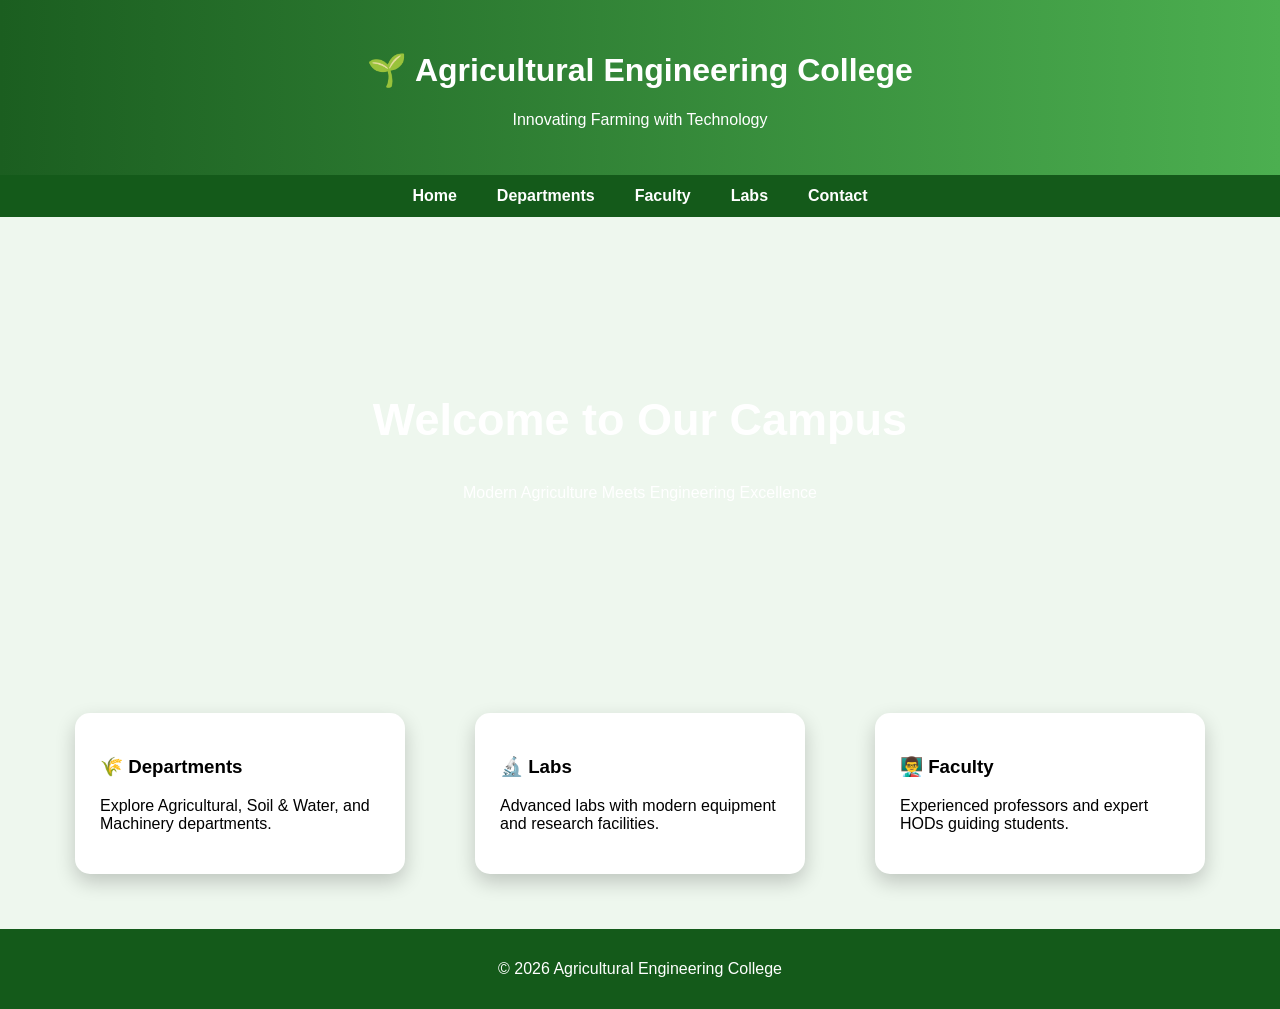
==== index.html @ dd49236b "Add files via upload" ====
<!DOCTYPE html>
<html>
<head>
    <title>Agricultural Engineering College</title>
    <link rel="stylesheet" href="style.css">
<link rel="stylesheet" href="style.css">
</head>

<body>

<header>
    <h1>🌱 Agricultural Engineering College</h1>
    <p>Innovating Farming with Technology</p>
</header>

<nav>
    <a href="#">Home</a>
<a href="departments.html">Departments</a>    <a href="faculty.html">Faculty</a><a href="labs.html">Labs</a><a href="#">Contact</a>
</nav>

<section class="hero">
    <h2>Welcome to Our Campus</h2>
    <p>Modern Agriculture Meets Engineering Excellence</p>
</section>

<section class="cards">
    <div class="card">
        <h3>🌾 Departments</h3>
        <p>Explore Agricultural, Soil & Water, and Machinery departments.</p>
    </div>

    <div class="card">
        <h3>🔬 Labs</h3>
        <p>Advanced labs with modern equipment and research facilities.</p>
    </div>

    <div class="card">
        <h3>👨‍🏫 Faculty</h3>
        <p>Experienced professors and expert HODs guiding students.</p>
    </div>
</section>

<footer>
    <p>© 2026 Agricultural Engineering College</p>
</footer>

</body>
</html>
---- style.css ----
body {
    margin: 0;
    font-family: 'Segoe UI', sans-serif;
    background: #eef7ee;
}

/* Header */
header {
    background: linear-gradient(to right, #1b5e20, #4caf50);
    color: white;
    text-align: center;
    padding: 30px;
}

/* Navbar */
nav {
    background: #145a1a;
    display: flex;
    justify-content: center;
    flex-wrap: wrap;
}

nav a {
    color: white;
    padding: 12px 20px;
    text-decoration: none;
    font-weight: bold;
}

nav a:hover {
    background: #2e7d32;
    border-radius: 5px;
}

/* Hero */
.hero {
    background: url('https://images.unsplash.com/photo-1492496913980-501348b61469');
    background-size: cover;
    background-position: center;
    color: white;
    text-align: center;
    padding: 140px 20px;
}

.hero h2 {
    font-size: 45px;
}

/* Cards */
.cards {
    display: flex;
    justify-content: space-around;
    flex-wrap: wrap;
    padding: 40px;
}

.card {
    background: white;
    padding: 25px;
    margin: 15px;
    width: 280px;
    border-radius: 15px;
    box-shadow: 0 8px 20px rgba(0,0,0,0.2);
    transition: 0.3s;
}

.card:hover {
    transform: scale(1.05);
}

/* Footer */
footer {
    background: #145a1a;
    color: white;
    text-align: center;
    padding: 15px;
}

/* MOBILE */
@media (max-width: 768px) {
    .hero h2 {
        font-size: 28px;
    }

    .cards {
        flex-direction: column;
        align-items: center;
    }
}
/* LABS SECTION */
.lab-block {
    padding: 60px 20px;
    color: white;
}

.lab-block h2 {
    text-align: center;
    margin-bottom: 30px;
}

/* Unique Backgrounds */
.swce {
    background: url('https://images.unsplash.com/photo-1500382017468-9049fed747ef');
    background-size: cover;
}

.reen {
    background: url('https://images.unsplash.com/photo-1509395176047-4a66953fd231');
    background-size: cover;
}

.iden {
    background: url('https://images.unsplash.com/photo-1508873699372-7aeab60b44ab');
    background-size: cover;
}

.fmpe {
    background: url('https://images.unsplash.com/photo-1598514982621-1c0fdbb3c49c');
    background-size: cover;
}

.pfen {
    background: url('https://images.unsplash.com/photo-1516684669134-de6f7c473a2a');
    background-size: cover;
}

/* Dark overlay for readability */
.lab-block::before {
    content: "";
    position: absolute;
    background: rgba(0,0,0,0.6);
    top: 0;
    left: 0;
    right: 0;
    bottom: 0;
}

.lab-block {
    position: relative;
}

.lab-block * {
    position: relative;
    z-index: 1;
}
---- style.css ----
body {
    margin: 0;
    font-family: 'Segoe UI', sans-serif;
    background: #eef7ee;
}

/* Header */
header {
    background: linear-gradient(to right, #1b5e20, #4caf50);
    color: white;
    text-align: center;
    padding: 30px;
}

/* Navbar */
nav {
    background: #145a1a;
    display: flex;
    justify-content: center;
    flex-wrap: wrap;
}

nav a {
    color: white;
    padding: 12px 20px;
    text-decoration: none;
    font-weight: bold;
}

nav a:hover {
    background: #2e7d32;
    border-radius: 5px;
}

/* Hero */
.hero {
    background: url('https://images.unsplash.com/photo-1492496913980-501348b61469');
    background-size: cover;
    background-position: center;
    color: white;
    text-align: center;
    padding: 140px 20px;
}

.hero h2 {
    font-size: 45px;
}

/* Cards */
.cards {
    display: flex;
    justify-content: space-around;
    flex-wrap: wrap;
    padding: 40px;
}

.card {
    background: white;
    padding: 25px;
    margin: 15px;
    width: 280px;
    border-radius: 15px;
    box-shadow: 0 8px 20px rgba(0,0,0,0.2);
    transition: 0.3s;
}

.card:hover {
    transform: scale(1.05);
}

/* Footer */
footer {
    background: #145a1a;
    color: white;
    text-align: center;
    padding: 15px;
}

/* MOBILE */
@media (max-width: 768px) {
    .hero h2 {
        font-size: 28px;
    }

    .cards {
        flex-direction: column;
        align-items: center;
    }
}
/* LABS SECTION */
.lab-block {
    padding: 60px 20px;
    color: white;
}

.lab-block h2 {
    text-align: center;
    margin-bottom: 30px;
}

/* Unique Backgrounds */
.swce {
    background: url('https://images.unsplash.com/photo-1500382017468-9049fed747ef');
    background-size: cover;
}

.reen {
    background: url('https://images.unsplash.com/photo-1509395176047-4a66953fd231');
    background-size: cover;
}

.iden {
    background: url('https://images.unsplash.com/photo-1508873699372-7aeab60b44ab');
    background-size: cover;
}

.fmpe {
    background: url('https://images.unsplash.com/photo-1598514982621-1c0fdbb3c49c');
    background-size: cover;
}

.pfen {
    background: url('https://images.unsplash.com/photo-1516684669134-de6f7c473a2a');
    background-size: cover;
}

/* Dark overlay for readability */
.lab-block::before {
    content: "";
    position: absolute;
    background: rgba(0,0,0,0.6);
    top: 0;
    left: 0;
    right: 0;
    bottom: 0;
}

.lab-block {
    position: relative;
}

.lab-block * {
    position: relative;
    z-index: 1;
}
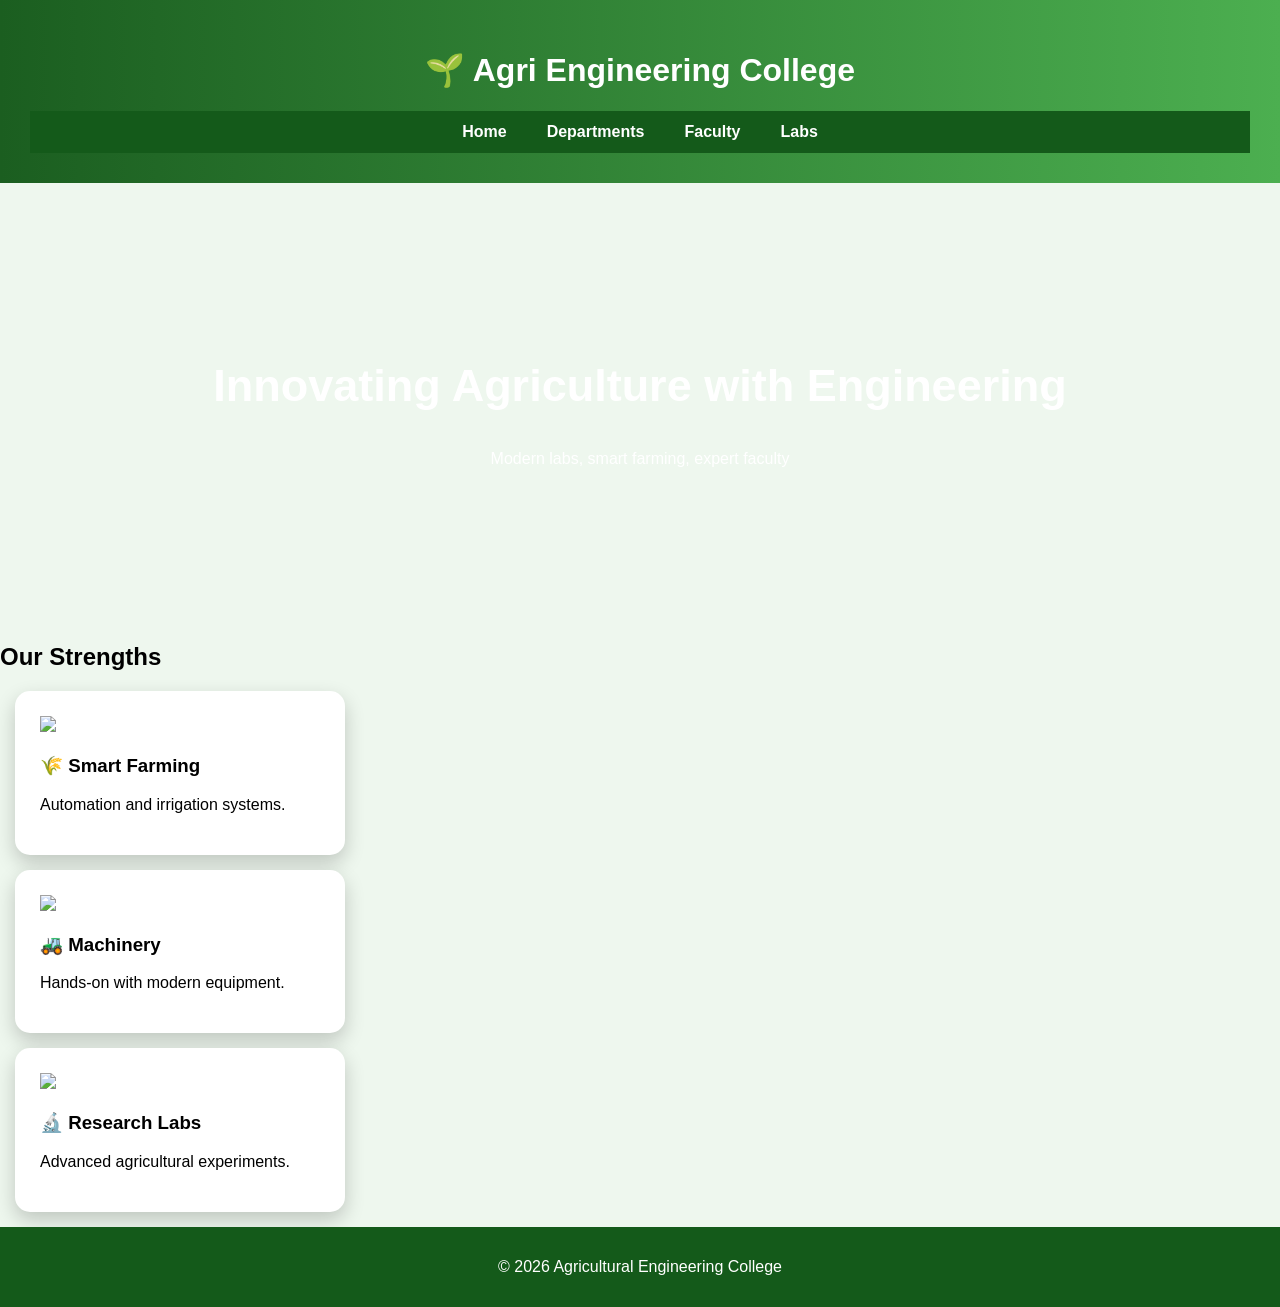
==== commit 3f3d733f: "Update index.html" ====
--- a/index.html
+++ b/index.html
@@ -1,48 +1,59 @@
 <!DOCTYPE html>
 <html>
 <head>
-    <title>Agricultural Engineering College</title>
-    <link rel="stylesheet" href="style.css">
-<link rel="stylesheet" href="style.css">
+  <title>Agricultural Engineering College</title>
+  <link rel="stylesheet" href="style.css">
 </head>
 
 <body>
 
-<header>
-    <h1>🌱 Agricultural Engineering College</h1>
-    <p>Innovating Farming with Technology</p>
+<header class="navbar">
+  <h1>🌱 Agri Engineering College</h1>
+  <nav>
+    <a href="index.html">Home</a>
+    <a href="departments.html">Departments</a>
+    <a href="faculty.html">Faculty</a>
+    <a href="labs.html">Labs</a>
+  </nav>
 </header>
 
-<nav>
-    <a href="#">Home</a>
-<a href="departments.html">Departments</a>    <a href="faculty.html">Faculty</a><a href="labs.html">Labs</a><a href="#">Contact</a>
-</nav>
-
 <section class="hero">
-    <h2>Welcome to Our Campus</h2>
-    <p>Modern Agriculture Meets Engineering Excellence</p>
+  <div class="overlay"></div>
+  <div class="hero-content">
+    <h2>Innovating Agriculture with Engineering</h2>
+    <p>Modern labs, smart farming, expert faculty</p>
+  </div>
 </section>
 
-<section class="cards">
+<section class="section">
+  <h2 class="section-title">Our Strengths</h2>
+
+  <div class="grid">
+
     <div class="card">
-        <h3>🌾 Departments</h3>
-        <p>Explore Agricultural, Soil & Water, and Machinery departments.</p>
+      <img src="https://images.unsplash.com/photo-1501004318641-b39e6451bec6">
+      <h3>🌾 Smart Farming</h3>
+      <p>Automation and irrigation systems.</p>
     </div>
 
     <div class="card">
-        <h3>🔬 Labs</h3>
-        <p>Advanced labs with modern equipment and research facilities.</p>
+      <img src="https://images.unsplash.com/photo-1598514982541-2d7a4c7b61c5">
+      <h3>🚜 Machinery</h3>
+      <p>Hands-on with modern equipment.</p>
     </div>
 
     <div class="card">
-        <h3>👨‍🏫 Faculty</h3>
-        <p>Experienced professors and expert HODs guiding students.</p>
+      <img src="https://images.unsplash.com/photo-1581091215367-59ab6b8c2d4d">
+      <h3>🔬 Research Labs</h3>
+      <p>Advanced agricultural experiments.</p>
     </div>
+
+  </div>
 </section>
 
 <footer>
-    <p>© 2026 Agricultural Engineering College</p>
+  <p>© 2026 Agricultural Engineering College</p>
 </footer>
 
 </body>
-</html>+</html>
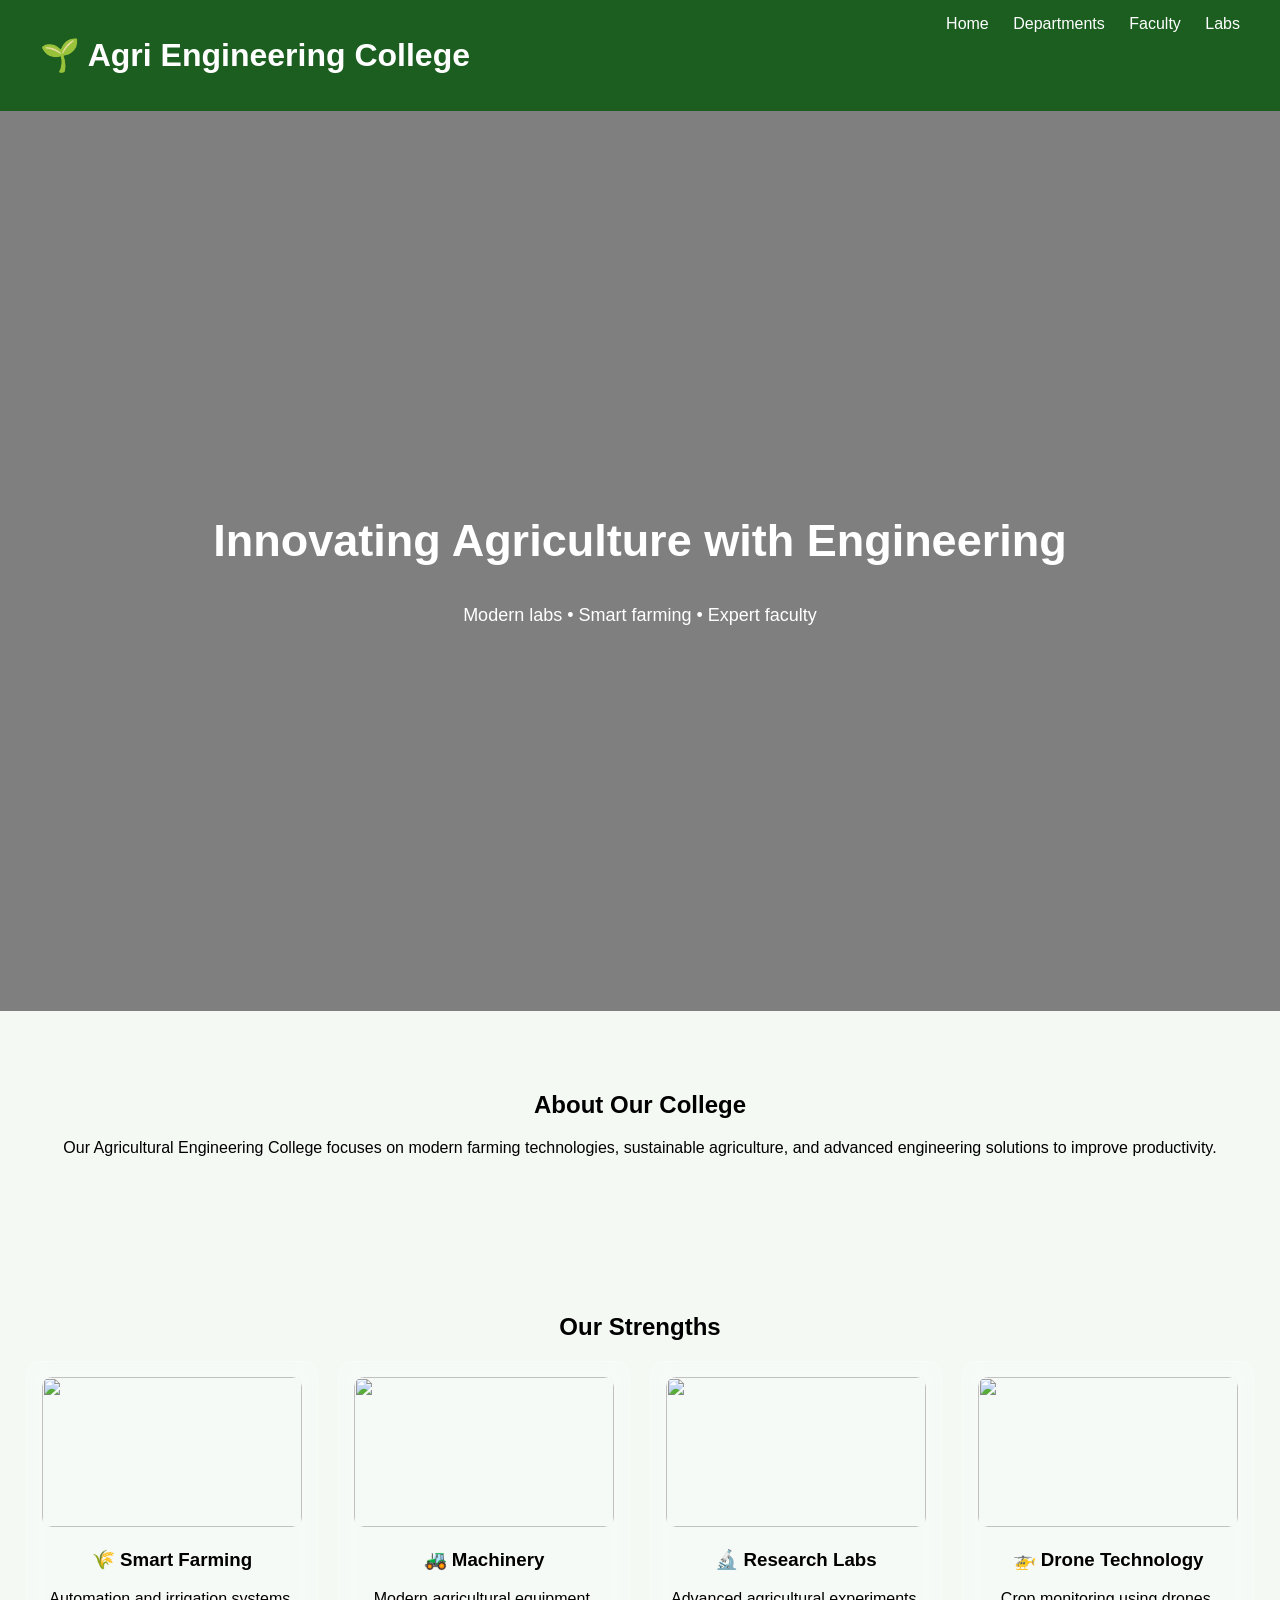
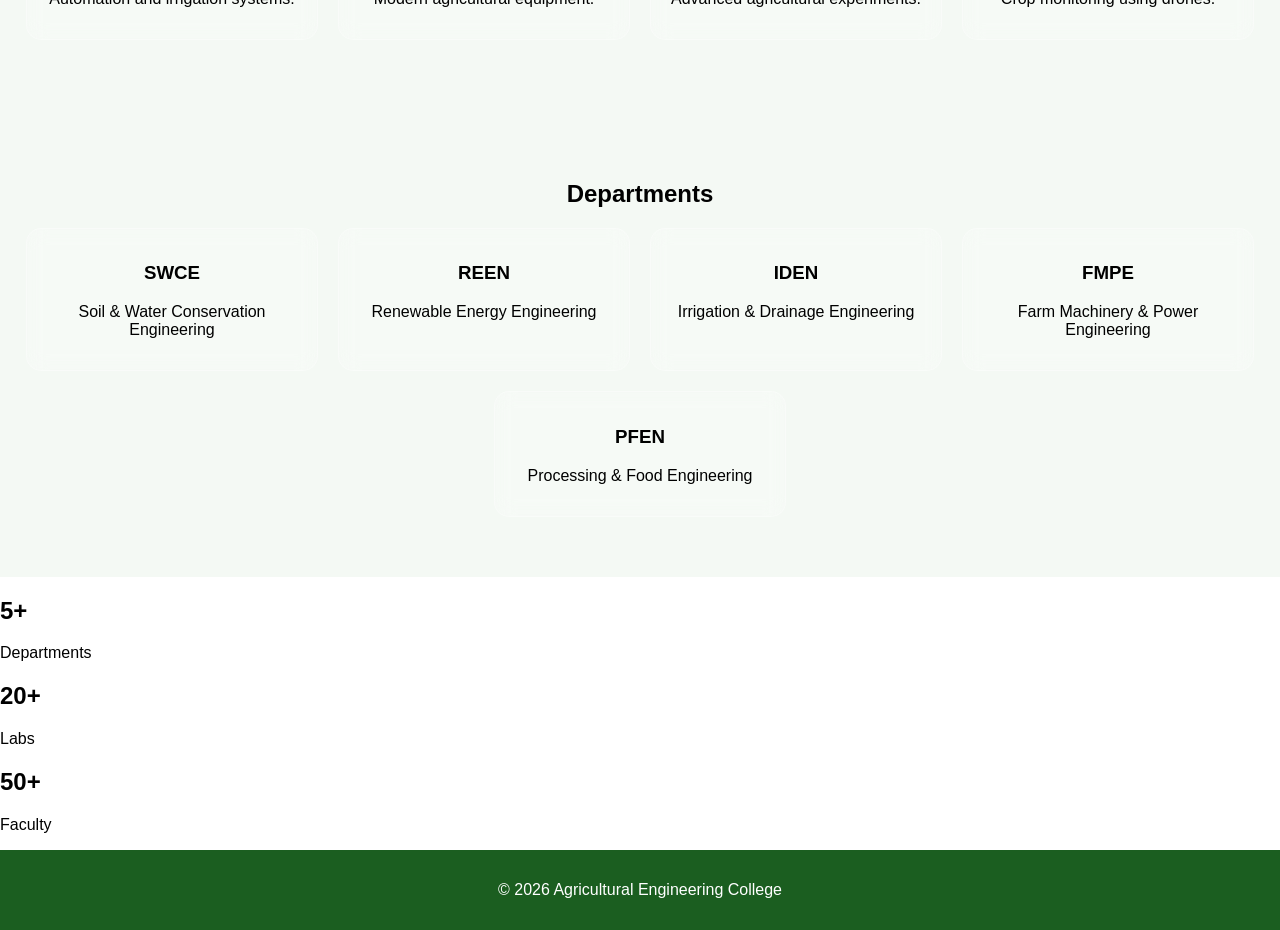
==== commit 816bb0dd: "Update index.html" ====
--- a/index.html
+++ b/index.html
@@ -1,3 +1,4 @@
+
 <!DOCTYPE html>
 <html>
 <head>
@@ -7,26 +8,38 @@
 
 <body>
 
+<!-- NAVBAR -->
 <header class="navbar">
   <h1>🌱 Agri Engineering College</h1>
   <nav>
-    <a href="index.html">Home</a>
+    <a href="#">Home</a>
     <a href="departments.html">Departments</a>
     <a href="faculty.html">Faculty</a>
     <a href="labs.html">Labs</a>
   </nav>
 </header>
 
+<!-- HERO -->
 <section class="hero">
   <div class="overlay"></div>
   <div class="hero-content">
     <h2>Innovating Agriculture with Engineering</h2>
-    <p>Modern labs, smart farming, expert faculty</p>
+    <p>Modern labs • Smart farming • Expert faculty</p>
   </div>
 </section>
 
+<!-- ABOUT -->
 <section class="section">
-  <h2 class="section-title">Our Strengths</h2>
+  <h2>About Our College</h2>
+  <p>
+    Our Agricultural Engineering College focuses on modern farming technologies,
+    sustainable agriculture, and advanced engineering solutions to improve productivity.
+  </p>
+</section>
+
+<!-- FEATURES -->
+<section class="section">
+  <h2>Our Strengths</h2>
 
   <div class="grid">
 
@@ -39,7 +52,7 @@
     <div class="card">
       <img src="https://images.unsplash.com/photo-1598514982541-2d7a4c7b61c5">
       <h3>🚜 Machinery</h3>
-      <p>Hands-on with modern equipment.</p>
+      <p>Modern agricultural equipment.</p>
     </div>
 
     <div class="card">
@@ -48,9 +61,66 @@
       <p>Advanced agricultural experiments.</p>
     </div>
 
+    <div class="card">
+      <img src="https://images.unsplash.com/photo-1570129477492-45c003edd2be">
+      <h3>🚁 Drone Technology</h3>
+      <p>Crop monitoring using drones.</p>
+    </div>
+
   </div>
 </section>
 
+<!-- DEPARTMENTS PREVIEW -->
+<section class="section">
+  <h2>Departments</h2>
+
+  <div class="grid">
+
+    <div class="card">
+      <h3>SWCE</h3>
+      <p>Soil & Water Conservation Engineering</p>
+    </div>
+
+    <div class="card">
+      <h3>REEN</h3>
+      <p>Renewable Energy Engineering</p>
+    </div>
+
+    <div class="card">
+      <h3>IDEN</h3>
+      <p>Irrigation & Drainage Engineering</p>
+    </div>
+
+    <div class="card">
+      <h3>FMPE</h3>
+      <p>Farm Machinery & Power Engineering</p>
+    </div>
+
+    <div class="card">
+      <h3>PFEN</h3>
+      <p>Processing & Food Engineering</p>
+    </div>
+
+  </div>
+</section>
+
+<!-- STATS -->
+<section class="stats">
+  <div>
+    <h2>5+</h2>
+    <p>Departments</p>
+  </div>
+  <div>
+    <h2>20+</h2>
+    <p>Labs</p>
+  </div>
+  <div>
+    <h2>50+</h2>
+    <p>Faculty</p>
+  </div>
+</section>
+
+<!-- FOOTER -->
 <footer>
   <p>© 2026 Agricultural Engineering College</p>
 </footer>
--- a/style.css
+++ b/style.css
@@ -1,145 +1,119 @@
+
+
+/* RESET */
 body {
-    margin: 0;
-    font-family: 'Segoe UI', sans-serif;
-    background: #eef7ee;
+  margin: 0;
+  font-family: 'Poppins', sans-serif;
 }
 
-/* Header */
-header {
-    background: linear-gradient(to right, #1b5e20, #4caf50);
-    color: white;
-    text-align: center;
-    padding: 30px;
+/* NAVBAR */
+.navbar {
+  display: flex;
+  justify-content: space-between;
+  padding: 15px 40px;
+  background: #1b5e20;
+  color: white;
 }
 
-/* Navbar */
-nav {
-    background: #145a1a;
-    display: flex;
-    justify-content: center;
-    flex-wrap: wrap;
+.navbar a {
+  color: white;
+  margin-left: 20px;
+  text-decoration: none;
 }
 
-nav a {
-    color: white;
-    padding: 12px 20px;
-    text-decoration: none;
-    font-weight: bold;
+/* HERO SECTION */
+.hero {
+  height: 100vh;
+  background: url('https://images.unsplash.com/photo-1501004318641-b39e6451bec6') no-repeat center/cover;
+  display: flex;
+  align-items: center;
+  justify-content: center;
+  position: relative;
 }
 
-nav a:hover {
-    background: #2e7d32;
-    border-radius: 5px;
+/* OVERLAY */
+.overlay {
+  position: absolute;
+  top: 0;
+  left: 0;
+  right: 0;
+  height: 100vh;
+  background: rgba(0,0,0,0.5);
 }
 
-/* Hero */
-.hero {
-    background: url('https://images.unsplash.com/photo-1492496913980-501348b61469');
-    background-size: cover;
-    background-position: center;
-    color: white;
-    text-align: center;
-    padding: 140px 20px;
+/* HERO TEXT */
+.hero-content {
+  position: relative;
+  color: white;
+  text-align: center;
+  z-index: 1;
 }
 
-.hero h2 {
-    font-size: 45px;
+.hero-content h2 {
+  font-size: 45px;
 }
 
-/* Cards */
-.cards {
-    display: flex;
-    justify-content: space-around;
-    flex-wrap: wrap;
-    padding: 40px;
+.hero-content p {
+  font-size: 18px;
 }
 
-.card {
-    background: white;
-    padding: 25px;
-    margin: 15px;
-    width: 280px;
-    border-radius: 15px;
-    box-shadow: 0 8px 20px rgba(0,0,0,0.2);
-    transition: 0.3s;
+/* SECTION */
+.section {
+  background: #f4f9f4;
+  padding: 60px 20px;
+  text-align: center;
 }
 
-.card:hover {
-    transform: scale(1.05);
+/* GRID */
+.grid {
+  display: flex;
+  flex-wrap: wrap;
+  justify-content: center;
+  gap: 20px;
 }
 
-/* Footer */
-footer {
-    background: #145a1a;
-    color: white;
-    text-align: center;
-    padding: 15px;
+/* PREMIUM CARD (GLASS EFFECT) */
+.card {
+  background: rgba(255, 255, 255, 0.2);
+  backdrop-filter: blur(10px);
+  width: 260px;
+  padding: 15px;
+  border-radius: 15px;
+  transition: 0.4s;
+  border: 1px solid rgba(255,255,255,0.3);
+  animation: fadeUp 0.8s ease;
 }
 
-/* MOBILE */
-@media (max-width: 768px) {
-    .hero h2 {
-        font-size: 28px;
-    }
-
-    .cards {
-        flex-direction: column;
-        align-items: center;
-    }
-}
-/* LABS SECTION */
-.lab-block {
-    padding: 60px 20px;
-    color: white;
+/* CARD IMAGE */
+.card img {
+  width: 100%;
+  height: 150px;
+  object-fit: cover;
+  border-radius: 10px;
 }
 
-.lab-block h2 {
-    text-align: center;
-    margin-bottom: 30px;
+/* HOVER EFFECT */
+.card:hover {
+  transform: translateY(-10px) scale(1.05);
+  box-shadow: 0 15px 30px rgba(0,0,0,0.2);
 }
 
-/* Unique Backgrounds */
-.swce {
-    background: url('https://images.unsplash.com/photo-1500382017468-9049fed747ef');
-    background-size: cover;
+/* ANIMATION */
+@keyframes fadeUp {
+  from {
+    opacity: 0;
+    transform: translateY(30px);
+  }
+  to {
+    opacity: 1;
+    transform: translateY(0);
+  }
 }
 
-.reen {
-    background: url('https://images.unsplash.com/photo-1509395176047-4a66953fd231');
-    background-size: cover;
+/* FOOTER */
+footer {
+  background: #1b5e20;
+  color: white;
+  text-align: center;
+  padding: 15px;
 }
-
-.iden {
-    background: url('https://images.unsplash.com/photo-1508873699372-7aeab60b44ab');
-    background-size: cover;
-}
-
-.fmpe {
-    background: url('https://images.unsplash.com/photo-1598514982621-1c0fdbb3c49c');
-    background-size: cover;
-}
-
-.pfen {
-    background: url('https://images.unsplash.com/photo-1516684669134-de6f7c473a2a');
-    background-size: cover;
-}
-
-/* Dark overlay for readability */
-.lab-block::before {
-    content: "";
-    position: absolute;
-    background: rgba(0,0,0,0.6);
-    top: 0;
-    left: 0;
-    right: 0;
-    bottom: 0;
-}
-
-.lab-block {
-    position: relative;
-}
-
-.lab-block * {
-    position: relative;
-    z-index: 1;
-}
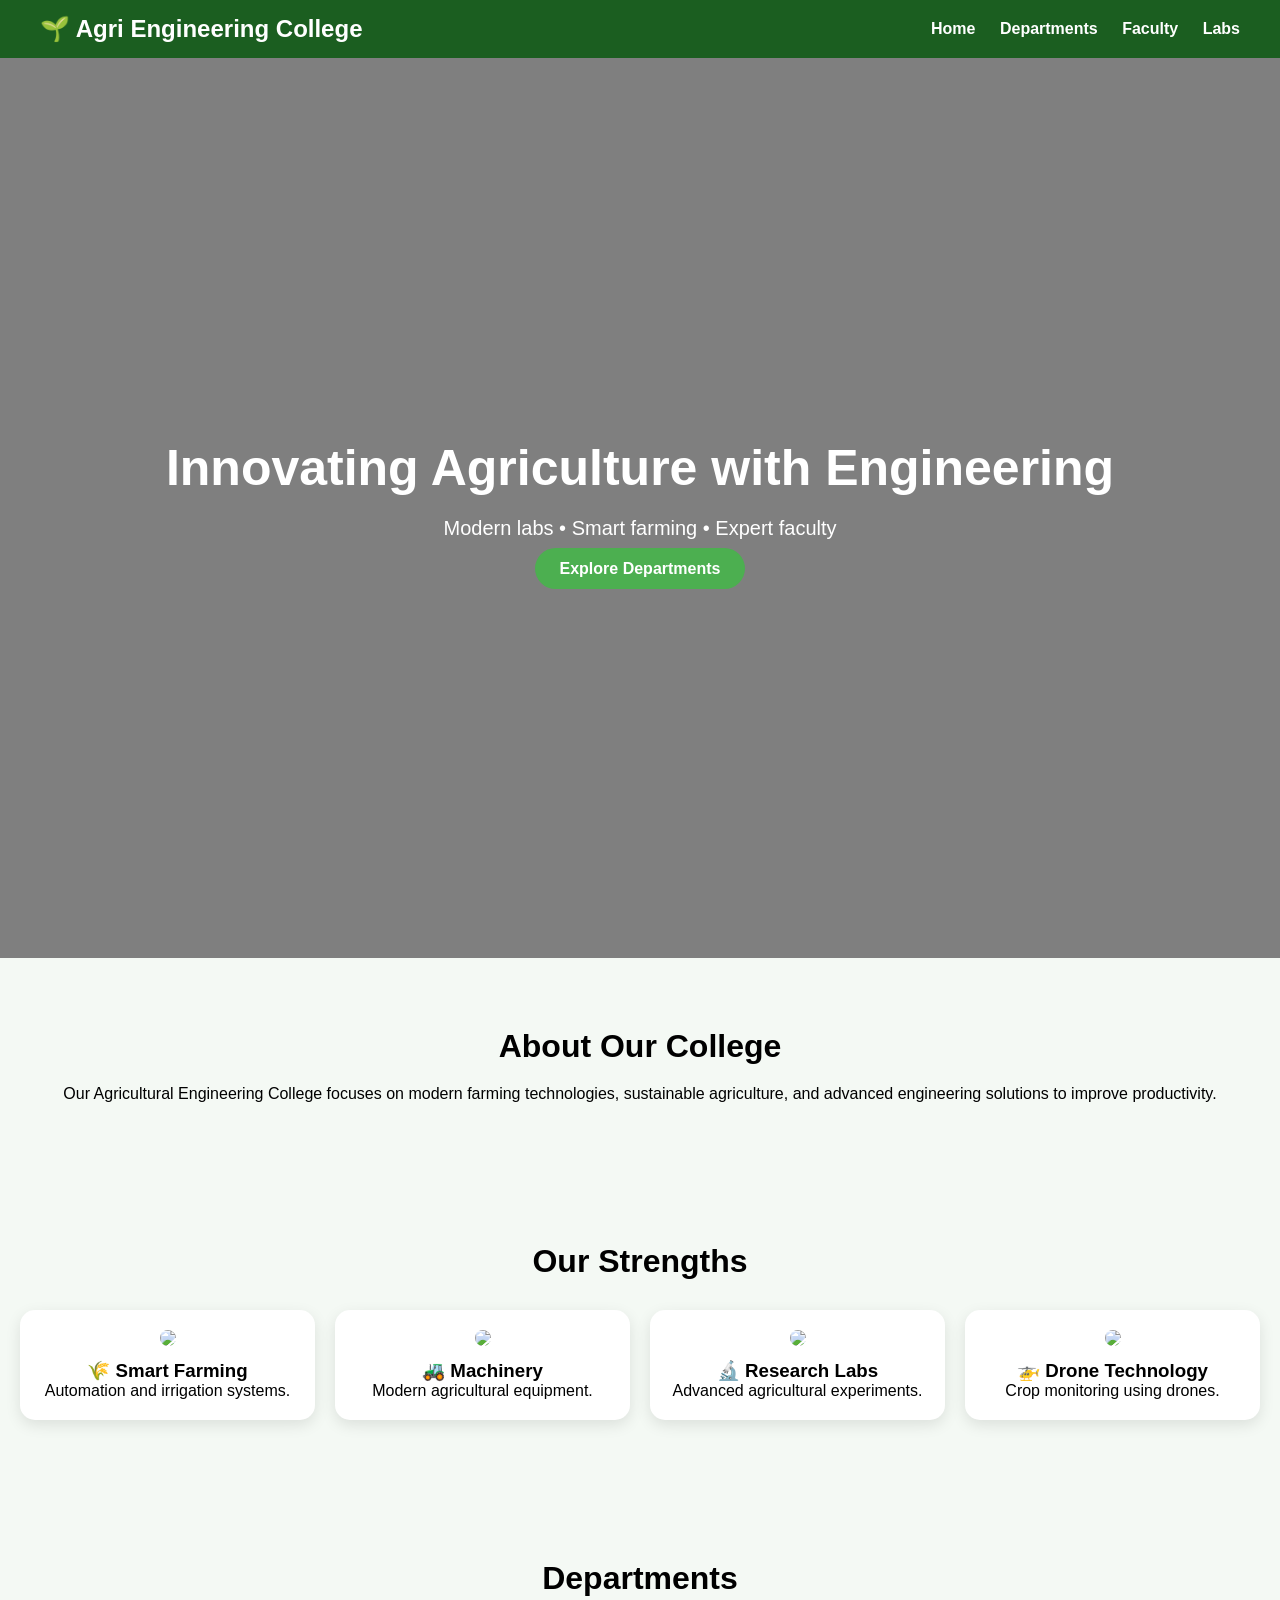
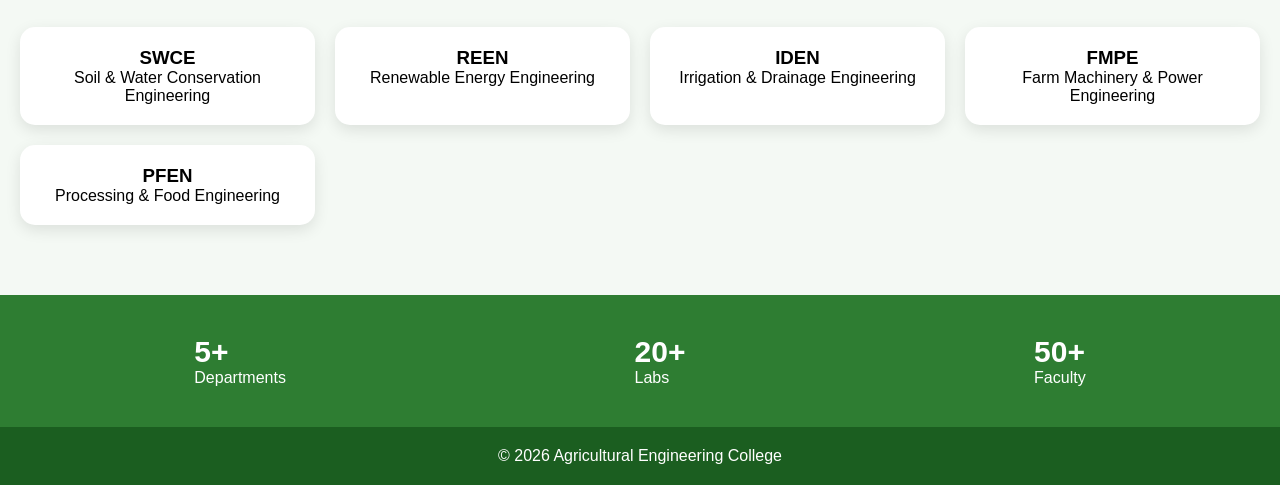
==== commit 6711fca3: "Update index.html" ====
--- a/index.html
+++ b/index.html
@@ -25,6 +25,7 @@
   <div class="hero-content">
     <h2>Innovating Agriculture with Engineering</h2>
     <p>Modern labs • Smart farming • Expert faculty</p>
+    <a href="departments.html">Explore Departments</a>
   </div>
 </section>
 
--- a/style.css
+++ b/style.css
@@ -1,44 +1,56 @@
 
 
 /* RESET */
-body {
+* {
   margin: 0;
-  font-family: 'Poppins', sans-serif;
+  padding: 0;
+  box-sizing: border-box;
+  font-family: 'Segoe UI', sans-serif;
 }
 
 /* NAVBAR */
 .navbar {
   display: flex;
   justify-content: space-between;
-  padding: 15px 40px;
+  align-items: center;
   background: #1b5e20;
   color: white;
+  padding: 15px 40px;
 }
 
-.navbar a {
+.navbar h1 {
+  font-size: 24px;
+}
+
+.navbar nav a {
   color: white;
   margin-left: 20px;
   text-decoration: none;
+  font-weight: bold;
+}
+
+.navbar nav a:hover {
+  color: #a5d6a7;
 }
 
 /* HERO SECTION */
 .hero {
+  position: relative;
   height: 100vh;
-  background: url('https://images.unsplash.com/photo-1501004318641-b39e6451bec6') no-repeat center/cover;
+  background: url('https://images.unsplash.com/photo-1501004318641-b39e6451bec6') center/cover no-repeat;
   display: flex;
   align-items: center;
   justify-content: center;
-  position: relative;
 }
 
-/* OVERLAY */
+/* DARK OVERLAY */
 .overlay {
   position: absolute;
+  width: 100%;
+  height: 100%;
+  background: rgba(0,0,0,0.5);
   top: 0;
   left: 0;
-  right: 0;
-  height: 100vh;
-  background: rgba(0,0,0,0.5);
 }
 
 /* HERO TEXT */
@@ -46,74 +58,90 @@
   position: relative;
   color: white;
   text-align: center;
-  z-index: 1;
+  z-index: 2;
 }
 
 .hero-content h2 {
-  font-size: 45px;
+  font-size: 50px;
+  margin-bottom: 20px;
 }
 
 .hero-content p {
-  font-size: 18px;
+  font-size: 20px;
+  margin-bottom: 20px;
 }
 
-/* SECTION */
+/* BUTTON */
+.hero-content a {
+  background: #4caf50;
+  color: white;
+  padding: 12px 25px;
+  text-decoration: none;
+  border-radius: 25px;
+  font-weight: bold;
+}
+
+.hero-content a:hover {
+  background: #2e7d32;
+}
+
+/* SECTIONS */
 .section {
+  padding: 70px 20px;
+  text-align: center;
   background: #f4f9f4;
-  padding: 60px 20px;
-  text-align: center;
+}
+
+.section h2 {
+  margin-bottom: 20px;
+  font-size: 32px;
 }
 
 /* GRID */
 .grid {
-  display: flex;
-  flex-wrap: wrap;
-  justify-content: center;
+  display: grid;
+  grid-template-columns: repeat(auto-fit, minmax(250px, 1fr));
   gap: 20px;
+  margin-top: 30px;
 }
 
-/* PREMIUM CARD (GLASS EFFECT) */
+/* CARDS */
 .card {
-  background: rgba(255, 255, 255, 0.2);
-  backdrop-filter: blur(10px);
-  width: 260px;
-  padding: 15px;
+  background: white;
+  padding: 20px;
   border-radius: 15px;
-  transition: 0.4s;
-  border: 1px solid rgba(255,255,255,0.3);
-  animation: fadeUp 0.8s ease;
+  box-shadow: 0 5px 15px rgba(0,0,0,0.1);
+  transition: 0.3s;
 }
 
-/* CARD IMAGE */
+.card:hover {
+  transform: translateY(-10px);
+}
+
+/* CARD IMAGES */
 .card img {
   width: 100%;
-  height: 150px;
-  object-fit: cover;
   border-radius: 10px;
+  margin-bottom: 10px;
 }
 
-/* HOVER EFFECT */
-.card:hover {
-  transform: translateY(-10px) scale(1.05);
-  box-shadow: 0 15px 30px rgba(0,0,0,0.2);
+/* STATS */
+.stats {
+  display: flex;
+  justify-content: space-around;
+  background: #2e7d32;
+  color: white;
+  padding: 40px 20px;
 }
 
-/* ANIMATION */
-@keyframes fadeUp {
-  from {
-    opacity: 0;
-    transform: translateY(30px);
-  }
-  to {
-    opacity: 1;
-    transform: translateY(0);
-  }
+.stats h2 {
+  font-size: 30px;
 }
 
 /* FOOTER */
 footer {
+  text-align: center;
+  padding: 20px;
   background: #1b5e20;
   color: white;
-  text-align: center;
-  padding: 15px;
 }
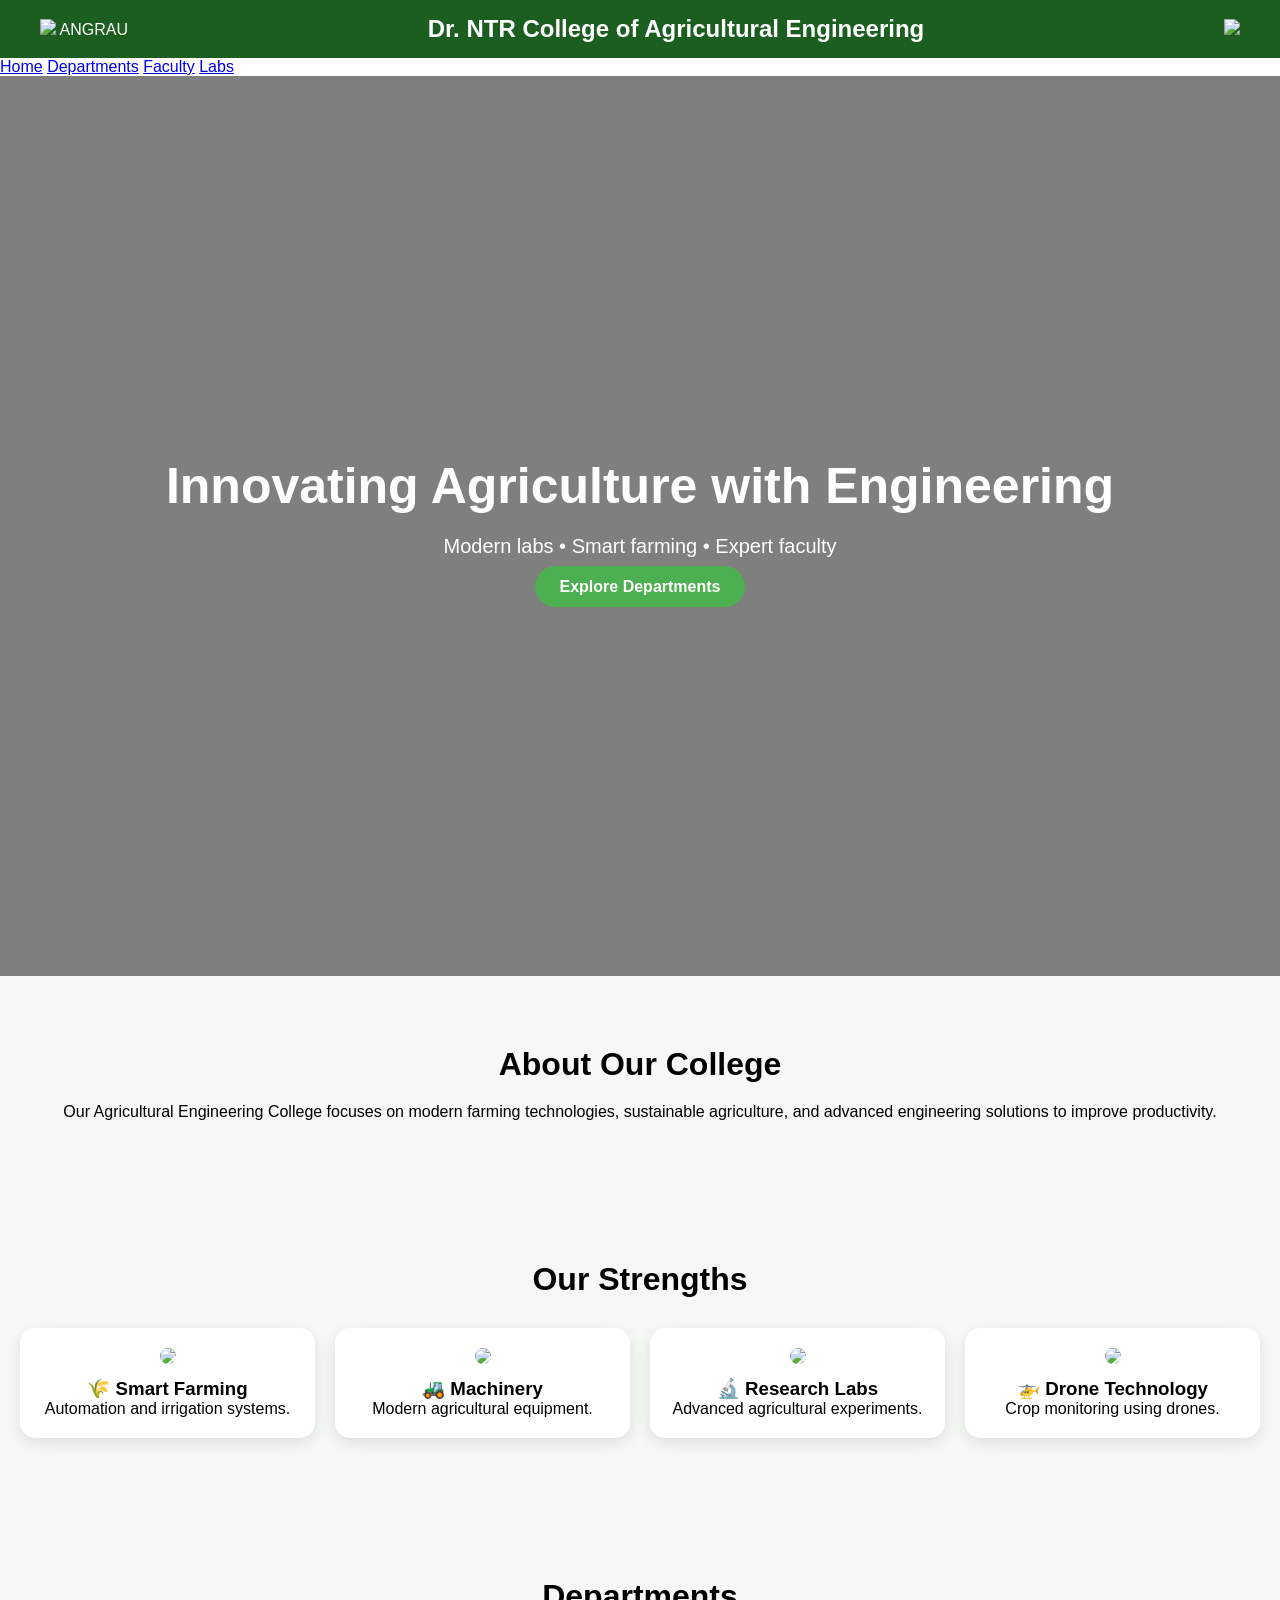
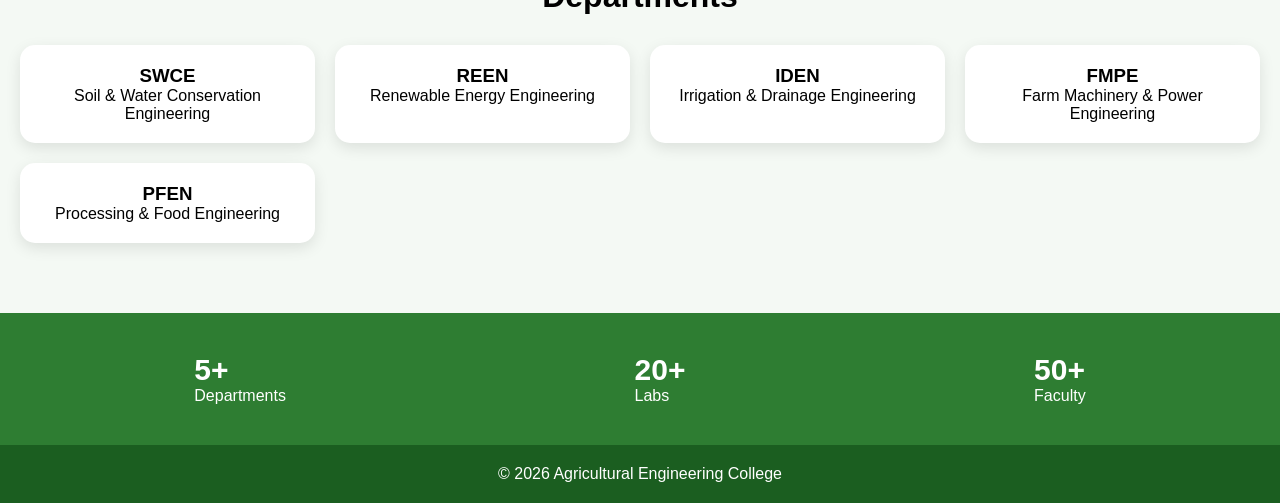
==== commit 073ab00c: "Update index.html" ====
--- a/index.html
+++ b/index.html
@@ -10,13 +10,32 @@
 
 <!-- NAVBAR -->
 <header class="navbar">
-  <h1>🌱 Agri Engineering College</h1>
-  <nav>
-    <a href="#">Home</a>
-    <a href="departments.html">Departments</a>
-    <a href="faculty.html">Faculty</a>
-    <a href="labs.html">Labs</a>
-  </nav>
+
+  <!-- LEFT: UNIVERSITY LOGO -->
+  <div class="nav-left">
+    <img src="https://upload.wikimedia.org/wikipedia/en/5/5f/ANGRAU_logo.png" class="logo">
+    <span>ANGRAU</span>
+  </div>
+
+  <!-- CENTER: COLLEGE NAME -->
+  <div class="nav-center">
+    <h1>Dr. NTR College of Agricultural Engineering</h1>
+  </div>
+
+  <!-- RIGHT: COLLEGE LOGO -->
+  <div class="nav-right">
+    <img src="https://cdn-icons-png.flaticon.com/512/2909/2909765.png" class="logo">
+  </div>
+
+</header>
+
+<!-- NAV LINKS -->
+<nav class="menu">
+  <a href="#">Home</a>
+  <a href="departments.html">Departments</a>
+  <a href="faculty.html">Faculty</a>
+  <a href="labs.html">Labs</a>
+</nav>
 </header>
 
 <!-- HERO -->
